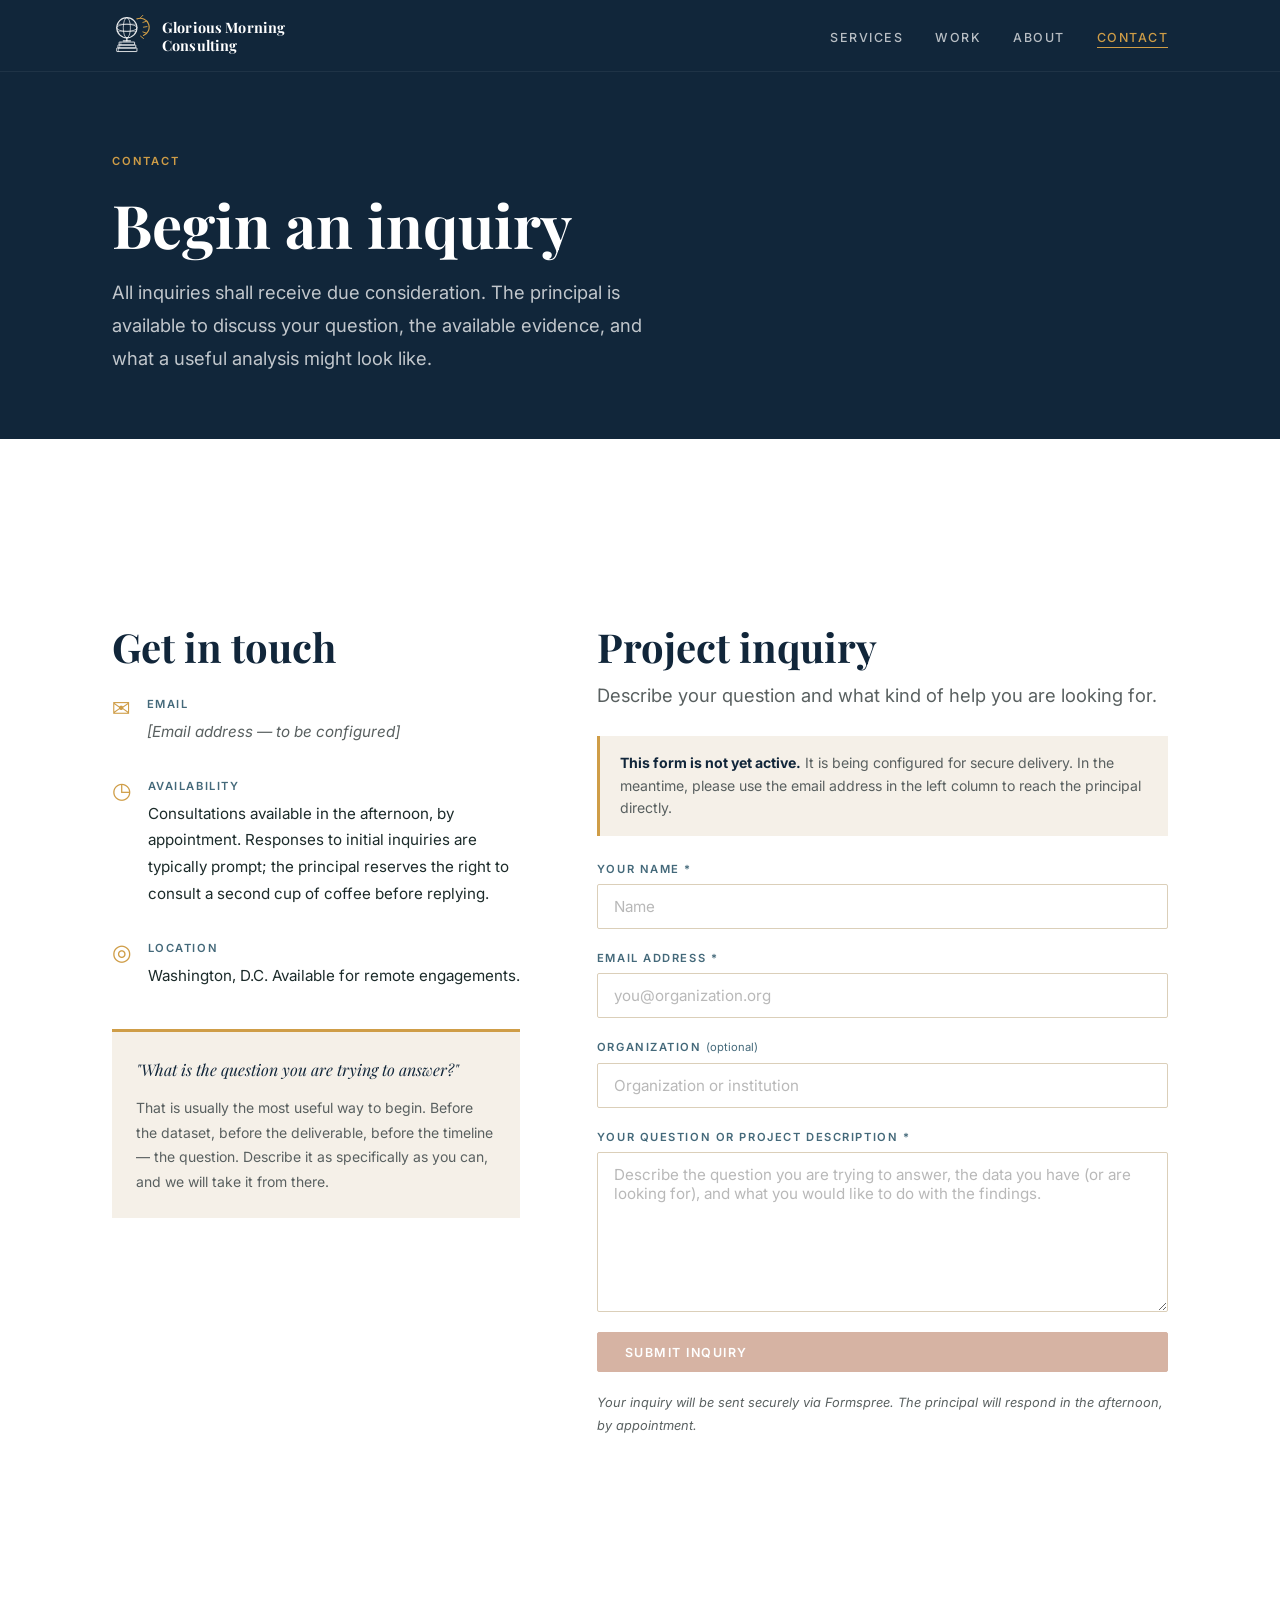
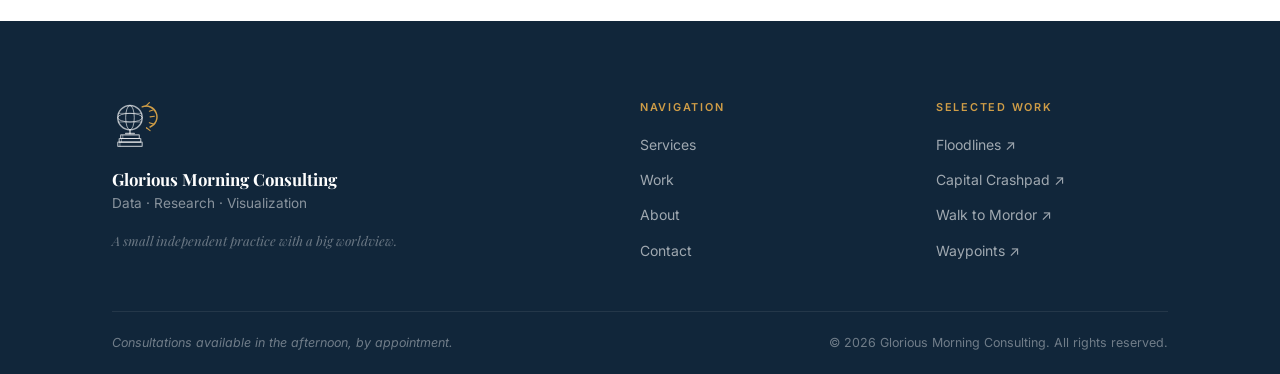
==== contact.html @ 9e8c0644 "Build Glorious Morning Consulting MVP website Five-page static site for the consulting practice: - i" ====
<!DOCTYPE html>
<html lang="en">
<head>
  <meta charset="UTF-8">
  <meta name="viewport" content="width=device-width, initial-scale=1.0">
  <title>Contact — Glorious Morning Consulting</title>
  <meta name="description" content="Begin an inquiry with Glorious Morning Consulting. All inquiries shall receive due consideration. Consultations available in the afternoon, by appointment.">
  <meta property="og:title" content="Contact — Glorious Morning Consulting">
  <meta property="og:description" content="Begin an inquiry. The principal is available to discuss your question, the available evidence, and what a useful analysis might look like.">
  <meta property="og:type" content="website">
  <link rel="icon" type="image/svg+xml" href="assets/images/emblem.svg">
  <link rel="preconnect" href="https://fonts.googleapis.com">
  <link rel="preconnect" href="https://fonts.gstatic.com" crossorigin>
  <link href="https://fonts.googleapis.com/css2?family=Playfair+Display:ital,wght@0,400;0,700;0,900;1,400;1,700&family=Inter:wght@400;500;600&display=swap" rel="stylesheet">
  <link rel="stylesheet" href="css/style.css">
</head>
<body>

  <a class="skip-link" href="#main">Skip to main content</a>

  <nav class="site-nav" aria-label="Main navigation">
    <div class="container">
      <a class="nav-brand" href="index.html" aria-label="Glorious Morning Consulting — Home">
        <svg xmlns="http://www.w3.org/2000/svg" viewBox="0 0 64 72" fill="none" aria-hidden="true">
          <g stroke="#cf9d47" stroke-linecap="round"><line x1="47" y1="7" x2="52" y2="2" stroke-width="1.6"/><line x1="52" y1="14" x2="58" y2="12" stroke-width="1.6"/><line x1="53" y1="22" x2="59" y2="21" stroke-width="1.6"/><line x1="52" y1="30" x2="58" y2="32" stroke-width="1.6"/><line x1="48" y1="37" x2="53" y2="41" stroke-width="1.6"/><path d="M 42 8 A 15 15 0 0 1 53 36" stroke-width="2" fill="none"/></g>
          <circle cx="25" cy="23" r="17" stroke="currentColor" stroke-width="2"/>
          <ellipse cx="25" cy="23" rx="17" ry="6" stroke="currentColor" stroke-width="1.3"/>
          <ellipse cx="25" cy="23" rx="6" ry="17" stroke="currentColor" stroke-width="1.3"/>
          <line x1="8.5" y1="17" x2="41.5" y2="17" stroke="currentColor" stroke-width="0.9"/>
          <line x1="8" y1="29" x2="42" y2="29" stroke="currentColor" stroke-width="0.9"/>
          <line x1="25" y1="40" x2="25" y2="45" stroke="currentColor" stroke-width="2.2" stroke-linecap="round"/>
          <line x1="19" y1="45" x2="31" y2="45" stroke="currentColor" stroke-width="2" stroke-linecap="round"/>
          <rect x="12" y="47" width="26" height="5" rx="0.5" stroke="currentColor" stroke-width="1.6"/>
          <line x1="15" y1="47" x2="15" y2="52" stroke="currentColor" stroke-width="0.9"/>
          <rect x="10" y="52" width="30" height="5" rx="0.5" stroke="currentColor" stroke-width="1.6"/>
          <line x1="13" y1="52" x2="13" y2="57" stroke="currentColor" stroke-width="0.9"/>
          <rect x="8" y="57" width="34" height="6" rx="0.5" stroke="currentColor" stroke-width="1.6"/>
          <line x1="11" y1="57" x2="11" y2="63" stroke="currentColor" stroke-width="0.9"/>
        </svg>
        <span class="nav-wordmark">Glorious Morning<br>Consulting</span>
      </a>
      <button class="nav-toggle" aria-expanded="false" aria-controls="nav-links" aria-label="Toggle navigation">☰</button>
      <ul class="nav-links" id="nav-links" role="list">
        <li><a href="services.html">Services</a></li>
        <li><a href="work.html">Work</a></li>
        <li><a href="about.html">About</a></li>
        <li><a href="contact.html">Contact</a></li>
      </ul>
    </div>
  </nav>

  <main id="main">

    <!-- ── PAGE HERO ── -->
    <header class="page-hero">
      <div class="container">
        <span class="label">Contact</span>
        <h1>Begin an inquiry</h1>
        <p class="lead">All inquiries shall receive due consideration. The principal is available to discuss your question, the available evidence, and what a useful analysis might look like.</p>
      </div>
    </header>

    <!-- ── CONTACT GRID ── -->
    <section class="section">
      <div class="container">
        <div class="contact-grid">

          <!-- Left column: info -->
          <div class="contact-info">
            <h2 style="margin-bottom: 1.5rem;">Get in touch</h2>

            <div class="contact-detail">
              <span class="contact-detail-icon" aria-hidden="true">✉</span>
              <div class="contact-detail-text">
                <span class="contact-detail-label">Email</span>
                <!--
                  PLACEHOLDER: Replace the text below with your actual email address once configured.
                  Consider using a masked address (e.g., via SimpleLogin or a custom alias).
                  Example: <a href="mailto:hello@gloriousmorning.consulting">hello@gloriousmorning.consulting</a>
                -->
                <p><em style="color: var(--muted);">[Email address — to be configured]</em></p>
              </div>
            </div>

            <div class="contact-detail">
              <span class="contact-detail-icon" aria-hidden="true">◷</span>
              <div class="contact-detail-text">
                <span class="contact-detail-label">Availability</span>
                <p>Consultations available in the afternoon, by appointment. Responses to initial inquiries are typically prompt; the principal reserves the right to consult a second cup of coffee before replying.</p>
              </div>
            </div>

            <div class="contact-detail">
              <span class="contact-detail-icon" aria-hidden="true">◎</span>
              <div class="contact-detail-text">
                <span class="contact-detail-label">Location</span>
                <p>Washington, D.C. Available for remote engagements.</p>
              </div>
            </div>

            <div style="margin-top: 2.5rem; padding: 1.5rem; background: var(--parchment); border-top: 3px solid var(--gold);">
              <p style="font-family: var(--ff-display); font-style: italic; font-size: 1rem; color: var(--navy); margin-bottom: 0.75rem;">"What is the question you are trying to answer?"</p>
              <p style="font-size: 0.875rem; color: var(--muted);">That is usually the most useful way to begin. Before the dataset, before the deliverable, before the timeline — the question. Describe it as specifically as you can, and we will take it from there.</p>
            </div>
          </div>

          <!-- Right column: form -->
          <div class="form-panel">
            <h2 style="margin-bottom: 0.5rem;">Project inquiry</h2>
            <p class="lead" style="margin-bottom: 1.5rem;">Describe your question and what kind of help you are looking for.</p>

            <!--
              FORM ACTIVATION INSTRUCTIONS
              ─────────────────────────────
              This form is pre-built for Formspree. To activate it:

              1. Create a free Formspree account at https://formspree.io
              2. Create a new form and copy the endpoint ID (e.g. "xwpezyqg")
              3. Replace "YOUR_FORM_ID" in the action attribute below with your actual ID
              4. Replace the email placeholder in the left column with your actual email address
              5. Remove the <div class="form-notice"> block below
              6. Remove the `disabled` attribute from the submit button
              7. Optionally: add a thank-you page URL with a hidden input:
                 <input type="hidden" name="_next" value="https://your-domain.com/thank-you.html">

              The honeypot field (_gotcha) is already included for spam protection.
              Do not publish this form until step 3 is complete.
            -->

            <div class="form-notice" role="status">
              <strong>This form is not yet active.</strong> It is being configured for secure delivery. In the meantime, please use the email address in the left column to reach the principal directly.
            </div>

            <form
              action="https://formspree.io/f/YOUR_FORM_ID"
              method="POST"
              id="contactForm"
              novalidate
            >
              <div class="inquiry-form">

                <div class="form-group">
                  <label for="name">Your name <span aria-hidden="true">*</span></label>
                  <input
                    type="text"
                    id="name"
                    name="name"
                    placeholder="Name"
                    required
                    autocomplete="name"
                  >
                </div>

                <div class="form-group">
                  <label for="email">Email address <span aria-hidden="true">*</span></label>
                  <input
                    type="email"
                    id="email"
                    name="email"
                    placeholder="you@organization.org"
                    required
                    autocomplete="email"
                  >
                </div>

                <div class="form-group">
                  <label for="organization">Organization <span style="font-weight: 400; text-transform: none; letter-spacing: 0;">(optional)</span></label>
                  <input
                    type="text"
                    id="organization"
                    name="organization"
                    placeholder="Organization or institution"
                    autocomplete="organization"
                  >
                </div>

                <div class="form-group">
                  <label for="message">Your question or project description <span aria-hidden="true">*</span></label>
                  <textarea
                    id="message"
                    name="message"
                    placeholder="Describe the question you are trying to answer, the data you have (or are looking for), and what you would like to do with the findings."
                    required
                  ></textarea>
                </div>

                <!-- Honeypot for spam filtering — must remain hidden -->
                <div class="form-honeypot" aria-hidden="true">
                  <input type="text" name="_gotcha" tabindex="-1" autocomplete="off">
                </div>

                <button type="submit" class="btn btn-primary" id="submitButton" disabled>
                  Submit Inquiry
                </button>

                <p style="font-size: 0.8rem; color: var(--muted); font-style: italic;">
                  Your inquiry will be sent securely via Formspree. The principal will respond in the afternoon, by appointment.
                </p>

              </div>
            </form>
          </div>

        </div>
      </div>
    </section>

  </main>

  <footer class="site-footer" aria-label="Site footer">
    <div class="container">
      <div class="footer-top">
        <div class="footer-brand">
          <svg xmlns="http://www.w3.org/2000/svg" viewBox="0 0 64 72" fill="none" aria-hidden="true">
            <g stroke="#cf9d47" stroke-linecap="round"><line x1="47" y1="7" x2="52" y2="2" stroke-width="1.6"/><line x1="52" y1="14" x2="58" y2="12" stroke-width="1.6"/><line x1="53" y1="22" x2="59" y2="21" stroke-width="1.6"/><line x1="52" y1="30" x2="58" y2="32" stroke-width="1.6"/><line x1="48" y1="37" x2="53" y2="41" stroke-width="1.6"/><path d="M 42 8 A 15 15 0 0 1 53 36" stroke-width="2" fill="none"/></g>
            <circle cx="25" cy="23" r="17" stroke="currentColor" stroke-width="2"/>
            <ellipse cx="25" cy="23" rx="17" ry="6" stroke="currentColor" stroke-width="1.3"/>
            <ellipse cx="25" cy="23" rx="6" ry="17" stroke="currentColor" stroke-width="1.3"/>
            <line x1="8.5" y1="17" x2="41.5" y2="17" stroke="currentColor" stroke-width="0.9"/>
            <line x1="8" y1="29" x2="42" y2="29" stroke="currentColor" stroke-width="0.9"/>
            <line x1="25" y1="40" x2="25" y2="45" stroke="currentColor" stroke-width="2.2" stroke-linecap="round"/>
            <line x1="19" y1="45" x2="31" y2="45" stroke="currentColor" stroke-width="2" stroke-linecap="round"/>
            <rect x="12" y="47" width="26" height="5" rx="0.5" stroke="currentColor" stroke-width="1.6"/>
            <line x1="15" y1="47" x2="15" y2="52" stroke="currentColor" stroke-width="0.9"/>
            <rect x="10" y="52" width="30" height="5" rx="0.5" stroke="currentColor" stroke-width="1.6"/>
            <line x1="13" y1="52" x2="13" y2="57" stroke="currentColor" stroke-width="0.9"/>
            <rect x="8" y="57" width="34" height="6" rx="0.5" stroke="currentColor" stroke-width="1.6"/>
            <line x1="11" y1="57" x2="11" y2="63" stroke="currentColor" stroke-width="0.9"/>
          </svg>
          <h3>Glorious Morning Consulting</h3>
          <p>Data · Research · Visualization</p>
          <p class="tagline">A small independent practice with a big worldview.</p>
        </div>
        <nav class="footer-col" aria-label="Footer navigation">
          <h4>Navigation</h4>
          <ul role="list">
            <li><a href="services.html">Services</a></li>
            <li><a href="work.html">Work</a></li>
            <li><a href="about.html">About</a></li>
            <li><a href="contact.html">Contact</a></li>
          </ul>
        </nav>
        <nav class="footer-col" aria-label="Selected work">
          <h4>Selected Work</h4>
          <ul role="list">
            <li><a href="https://johbry17.github.io/Floodlines/" target="_blank" rel="noopener noreferrer">Floodlines ↗</a></li>
            <li><a href="https://johbry17.github.io/Capital-Crashpad/" target="_blank" rel="noopener noreferrer">Capital Crashpad ↗</a></li>
            <li><a href="https://johbry17.github.io/Walk-to-Mordor/static/" target="_blank" rel="noopener noreferrer">Walk to Mordor ↗</a></li>
            <li><a href="https://johbry17.github.io/Waypoints/" target="_blank" rel="noopener noreferrer">Waypoints ↗</a></li>
          </ul>
        </nav>
      </div>
      <div class="footer-bottom">
        <span class="quirk">Consultations available in the afternoon, by appointment.</span>
        <span>© 2026 Glorious Morning Consulting. All rights reserved.</span>
      </div>
    </div>
  </footer>

  <script src="js/main.js"></script>
</body>
</html>
---- css/style.css ----
/* ============================================================
   GLORIOUS MORNING CONSULTING — Main Stylesheet
   ============================================================ */

/* --- Design Tokens ---------------------------------------- */
:root {
  --navy:        #11263a;
  --teal:        #44697a;
  --sage:        #5c6e43;
  --gold:        #cf9d47;
  --terracotta:  #a55935;
  --cream:       #dbcfb9;
  --parchment:   #f5f0e8;
  --white:       #ffffff;
  --text:        #1c2b2a;
  --muted:       #596060;

  --ff-display:  'Playfair Display', Georgia, 'Times New Roman', serif;
  --ff-body:     'Inter', system-ui, -apple-system, sans-serif;

  --max-w:  1120px;
  --gap:    clamp(1.5rem, 4vw, 2.5rem);
  --nav-h:  72px;
  --radius: 2px;
}

/* --- Reset ------------------------------------------------- */
*, *::before, *::after { box-sizing: border-box; margin: 0; padding: 0; }
html { scroll-behavior: smooth; -webkit-text-size-adjust: 100%; }
body {
  font-family: var(--ff-body);
  font-size: 1rem;
  line-height: 1.75;
  color: var(--text);
  background: var(--white);
}
img, svg { max-width: 100%; height: auto; display: block; }
a {
  color: var(--teal);
  text-decoration: underline;
  text-underline-offset: 3px;
}
a:hover { color: var(--navy); }
a:focus-visible {
  outline: 2px solid var(--gold);
  outline-offset: 3px;
  border-radius: 2px;
}
p { margin-bottom: 1em; }
p:last-child { margin-bottom: 0; }
ul, ol { padding-left: 1.5em; }
ul[role="list"], ol[role="list"] { list-style: none; padding-left: 0; }

/* --- Skip Link -------------------------------------------- */
.skip-link {
  position: absolute;
  top: -100%;
  left: 1rem;
  z-index: 200;
  background: var(--gold);
  color: var(--navy);
  font-weight: 600;
  font-size: 0.875rem;
  padding: 0.5rem 1rem;
  text-decoration: none;
  border-radius: var(--radius);
  transition: top 0.15s;
}
.skip-link:focus { top: 1rem; }

/* --- Typography ------------------------------------------- */
h1, h2, h3, h4, h5 {
  font-family: var(--ff-display);
  line-height: 1.2;
  color: var(--navy);
  font-weight: 700;
}
h1 { font-size: clamp(2.2rem, 5vw, 3.75rem); }
h2 { font-size: clamp(1.65rem, 3.5vw, 2.5rem); }
h3 { font-size: clamp(1.2rem, 2.5vw, 1.65rem); }
h4 { font-size: 1.05rem; }

.label {
  display: block;
  font-family: var(--ff-body);
  font-size: 0.7rem;
  font-weight: 600;
  letter-spacing: 0.16em;
  text-transform: uppercase;
  color: var(--teal);
}
.lead {
  font-size: clamp(1rem, 2vw, 1.15rem);
  line-height: 1.8;
  color: var(--muted);
}
blockquote {
  font-family: var(--ff-display);
  font-size: clamp(1.1rem, 2.5vw, 1.35rem);
  font-style: italic;
  line-height: 1.6;
}

/* --- Layout ----------------------------------------------- */
.container {
  max-width: var(--max-w);
  margin: 0 auto;
  padding: 0 clamp(1rem, 5vw, 2rem);
}
.section        { padding: clamp(3.5rem, 9vw, 6.5rem) 0; }
.section--sm    { padding: clamp(2rem, 5vw, 3.5rem) 0; }
.section--dark      { background: var(--navy); }
.section--parchment { background: var(--parchment); }
.section--cream     { background: var(--cream); }

.section--dark h2,
.section--dark h3,
.section--dark h4    { color: var(--white); }
.section--dark .label { color: var(--gold); }
.section--dark p      { color: rgba(255,255,255,0.78); }

.grid-2 { display: grid; grid-template-columns: repeat(2, 1fr); gap: var(--gap); }
.grid-3 { display: grid; grid-template-columns: repeat(3, 1fr); gap: var(--gap); }

@media (max-width: 900px) { .grid-3 { grid-template-columns: 1fr 1fr; } }
@media (max-width: 640px) { .grid-2, .grid-3 { grid-template-columns: 1fr; } }

.split {
  display: grid;
  grid-template-columns: 1fr 1fr;
  gap: clamp(2rem, 6vw, 5rem);
  align-items: start;
}
.split--center { align-items: center; }
@media (max-width: 768px) { .split { grid-template-columns: 1fr; } }

/* --- Navigation ------------------------------------------- */
.site-nav {
  position: sticky;
  top: 0;
  z-index: 100;
  height: var(--nav-h);
  background: var(--navy);
  border-bottom: 1px solid rgba(255,255,255,0.06);
}
.site-nav .container {
  height: 100%;
  display: flex;
  align-items: center;
  justify-content: space-between;
}
.nav-brand {
  display: flex;
  align-items: center;
  gap: 0.75rem;
  text-decoration: none;
  flex-shrink: 0;
}
.nav-brand svg {
  width: 38px;
  height: 43px;
  color: rgba(255,255,255,0.88);
  flex-shrink: 0;
}
.nav-wordmark {
  font-family: var(--ff-display);
  font-size: 0.9rem;
  font-weight: 700;
  line-height: 1.25;
  color: var(--white);
  letter-spacing: 0.01em;
}
.nav-links {
  display: flex;
  list-style: none;
  gap: 2rem;
  align-items: center;
}
.nav-links a {
  font-size: 0.78rem;
  font-weight: 500;
  letter-spacing: 0.12em;
  text-transform: uppercase;
  color: rgba(255,255,255,0.7);
  text-decoration: none;
  padding-bottom: 2px;
  border-bottom: 1.5px solid transparent;
  transition: color 0.15s, border-color 0.15s;
}
.nav-links a:hover                    { color: var(--white); border-bottom-color: var(--gold); }
.nav-links a.active,
.nav-links a[aria-current="page"]     { color: var(--gold); border-bottom-color: var(--gold); }
.nav-links a:focus-visible            { outline: 2px solid var(--gold); outline-offset: 4px; }

.nav-toggle {
  display: none;
  background: none;
  border: 1px solid rgba(255,255,255,0.25);
  color: var(--white);
  padding: 0.35rem 0.65rem;
  cursor: pointer;
  font-size: 1.1rem;
  line-height: 1;
  border-radius: var(--radius);
}
.nav-toggle:hover { border-color: var(--gold); color: var(--gold); }
.nav-toggle:focus-visible { outline: 2px solid var(--gold); outline-offset: 3px; }

@media (max-width: 768px) {
  .nav-toggle { display: flex; align-items: center; justify-content: center; }
  .nav-links {
    display: none;
    position: absolute;
    top: var(--nav-h);
    left: 0; right: 0;
    background: var(--navy);
    flex-direction: column;
    gap: 0;
    padding: 0.5rem 0 1rem;
    border-top: 1px solid rgba(255,255,255,0.07);
    box-shadow: 0 6px 20px rgba(0,0,0,0.35);
  }
  .nav-links.open { display: flex; }
  .nav-links li { width: 100%; }
  .nav-links a {
    display: block;
    padding: 0.8rem 1.5rem;
    font-size: 0.875rem;
    border-bottom: none;
  }
  .nav-links a:hover, .nav-links a.active {
    background: rgba(255,255,255,0.05);
    color: var(--gold);
    border-bottom: none;
  }
}

/* --- Buttons ---------------------------------------------- */
.btn {
  display: inline-flex;
  align-items: center;
  gap: 0.5rem;
  padding: 0.72rem 1.7rem;
  font-family: var(--ff-body);
  font-size: 0.78rem;
  font-weight: 600;
  letter-spacing: 0.12em;
  text-transform: uppercase;
  text-decoration: none;
  cursor: pointer;
  border: 1.5px solid transparent;
  border-radius: var(--radius);
  transition: background 0.15s, color 0.15s, border-color 0.15s;
  white-space: nowrap;
}
.btn:focus-visible { outline: 2px solid var(--gold); outline-offset: 3px; }
.btn:disabled, .btn[disabled] { opacity: 0.45; cursor: not-allowed; pointer-events: none; }

.btn-primary   { background: var(--terracotta); color: var(--white); border-color: var(--terracotta); }
.btn-primary:hover { background: #8d4b2f; border-color: #8d4b2f; color: var(--white); }

.btn-outline   { background: transparent; color: var(--navy); border-color: var(--navy); }
.btn-outline:hover { background: var(--navy); color: var(--white); }

.btn-outline-light { background: transparent; color: var(--white); border-color: rgba(255,255,255,0.45); }
.btn-outline-light:hover { background: rgba(255,255,255,0.1); border-color: var(--white); color: var(--white); }

/* --- Hero -------------------------------------------------- */
.hero {
  background: var(--navy);
  padding: clamp(4rem, 10vw, 8rem) 0 clamp(3.5rem, 8vw, 6rem);
  position: relative;
  overflow: hidden;
}
.hero::before {
  content: '';
  position: absolute;
  inset: 0;
  background:
    radial-gradient(ellipse 60% 80% at 75% 40%, rgba(207,157,71,0.07) 0%, transparent 60%),
    radial-gradient(ellipse 50% 60% at 15% 70%, rgba(68,105,122,0.1) 0%, transparent 50%);
  pointer-events: none;
}
.hero .container {
  position: relative;
  display: grid;
  grid-template-columns: 1fr 1fr;
  gap: clamp(2rem, 6vw, 5rem);
  align-items: center;
}
.hero-copy .label    { color: var(--gold); margin-bottom: 1.25rem; }
.hero-copy h1        { color: var(--white); margin-bottom: 1.5rem; }
.hero-copy .lead     { color: rgba(255,255,255,0.78); max-width: 500px; margin-bottom: 2.5rem; }
.hero-actions        { display: flex; gap: 1rem; flex-wrap: wrap; }

.hero-emblem-frame   { display: flex; justify-content: center; align-items: center; }
.hero-medallion {
  width: min(370px, 90%);
  aspect-ratio: 1;
  border-radius: 50%;
  background: var(--parchment);
  display: flex;
  align-items: center;
  justify-content: center;
  padding: 2.5rem;
  box-shadow:
    0 0 0 3px rgba(207,157,71,0.3),
    0 0 0 8px rgba(207,157,71,0.07),
    0 16px 70px rgba(0,0,0,0.5);
}
.hero-medallion img { width: 100%; height: 100%; object-fit: contain; }

@media (max-width: 840px) {
  .hero .container     { grid-template-columns: 1fr; text-align: center; }
  .hero-copy .lead     { margin-left: auto; margin-right: auto; }
  .hero-actions        { justify-content: center; }
  .hero-emblem-frame   { order: -1; }
  .hero-medallion      { width: 180px; padding: 1.5rem; }
}

/* --- Page Hero (inner pages) ------------------------------- */
.page-hero {
  background: var(--navy);
  padding: clamp(3rem, 7vw, 5rem) 0 clamp(2.5rem, 6vw, 4rem);
}
.page-hero .label { color: var(--gold); margin-bottom: 1rem; }
.page-hero h1     { color: var(--white); max-width: 680px; margin-bottom: 1rem; }
.page-hero .lead  { color: rgba(255,255,255,0.74); max-width: 560px; }

/* --- Intro Band ------------------------------------------- */
.intro-band {
  background: var(--parchment);
  border-bottom: 1px solid var(--cream);
  padding: 1.75rem 0;
}
.intro-band p {
  font-family: var(--ff-display);
  font-size: clamp(1rem, 2vw, 1.2rem);
  font-style: italic;
  color: var(--navy);
  text-align: center;
  max-width: 680px;
  margin: 0 auto;
}

/* --- Section Headers -------------------------------------- */
.section-head             { margin-bottom: clamp(2rem, 5vw, 3.5rem); }
.section-head .label      { margin-bottom: 0.75rem; }
.section-head h2          { margin-bottom: 0.75rem; }
.section-head .lead       { max-width: 560px; }
.section-head--center     { text-align: center; }
.section-head--center .lead { margin-left: auto; margin-right: auto; }

/* --- Service Cards (home) ---------------------------------- */
.service-card {
  background: var(--white);
  border: 1px solid rgba(0,0,0,0.07);
  border-top: 3px solid var(--gold);
  padding: 2rem;
  display: flex;
  flex-direction: column;
  gap: 0.75rem;
}
.service-card-num {
  font-family: var(--ff-display);
  font-size: 2.2rem;
  font-weight: 900;
  color: var(--gold);
  opacity: 0.35;
  line-height: 1;
}
.service-card h3 { margin: 0; }
.service-card p  { color: var(--muted); font-size: 0.95rem; flex: 1; margin: 0; }
.more-link {
  font-size: 0.75rem;
  font-weight: 600;
  letter-spacing: 0.1em;
  text-transform: uppercase;
  color: var(--teal);
  text-decoration: none;
  display: inline-flex;
  align-items: center;
  gap: 0.3rem;
  margin-top: 0.25rem;
}
.more-link::after { content: ' →'; }
.more-link:hover  { color: var(--navy); }

/* --- Project Cards ---------------------------------------- */
.project-card {
  background: var(--white);
  border: 1px solid rgba(0,0,0,0.08);
  display: flex;
  flex-direction: column;
  transition: box-shadow 0.2s, transform 0.2s;
}
.project-card:hover {
  box-shadow: 0 8px 32px rgba(0,0,0,0.1);
  transform: translateY(-2px);
}
.project-card-body {
  padding: 1.75rem;
  flex: 1;
  display: flex;
  flex-direction: column;
  gap: 0.6rem;
}
.project-card h3 { font-size: 1.35rem; margin: 0; }
.project-card .project-sub {
  font-style: italic;
  font-size: 0.88rem;
  color: var(--muted);
  font-family: var(--ff-display);
  margin: 0;
}
.project-card > .project-card-body p {
  font-size: 0.93rem;
  color: var(--muted);
  margin: 0;
  flex: 1;
}
.project-tags {
  display: flex;
  flex-wrap: wrap;
  gap: 0.35rem;
  margin-top: 0.25rem;
}
.tag {
  font-size: 0.66rem;
  font-weight: 600;
  letter-spacing: 0.08em;
  text-transform: uppercase;
  padding: 0.2rem 0.6rem;
  border-radius: 2px;
}
.tag--geo    { background: rgba(92,110,67,0.12);  color: var(--sage); }
.tag--data   { background: rgba(68,105,122,0.12); color: var(--teal); }
.tag--story  { background: rgba(207,157,71,0.18); color: #7a5e18; }
.tag--policy { background: rgba(17,38,58,0.07);   color: var(--navy); }

.project-card-footer {
  padding: 1rem 1.75rem;
  border-top: 1px solid rgba(0,0,0,0.06);
  background: var(--parchment);
  display: flex;
  gap: 1.5rem;
  align-items: center;
  flex-wrap: wrap;
}
.project-card-footer a {
  font-size: 0.75rem;
  font-weight: 600;
  letter-spacing: 0.08em;
  text-transform: uppercase;
  color: var(--teal);
  text-decoration: none;
}
.project-card-footer a:hover { color: var(--navy); text-decoration: underline; }
.project-note {
  font-size: 0.75rem;
  color: var(--muted);
  font-style: italic;
}

/* --- Services Page ---------------------------------------- */
.service-blocks { padding: clamp(2rem, 5vw, 4rem) 0; }
.service-block {
  padding: clamp(2.5rem, 6vw, 4.5rem) 0;
  border-bottom: 1px solid var(--cream);
}
.service-block:last-child { border-bottom: none; }
.service-block-inner {
  display: grid;
  grid-template-columns: 260px 1fr;
  gap: clamp(2rem, 6vw, 4.5rem);
  align-items: start;
}
.service-block-meta {
  position: sticky;
  top: calc(var(--nav-h) + 2rem);
}
.service-num {
  font-family: var(--ff-display);
  font-size: 4rem;
  font-weight: 900;
  color: var(--gold);
  opacity: 0.22;
  line-height: 1;
  margin-bottom: 0.25rem;
}
.service-block-meta h2 { font-size: clamp(1.4rem, 3vw, 1.9rem); margin-bottom: 0.5rem; }
.service-block-body h3 { margin-bottom: 0.75rem; }
.service-block-body p  { margin-bottom: 1.25em; }
.service-block-body p:last-child { margin-bottom: 0; }

.deliverables-list { margin-top: 2rem; padding-top: 1.5rem; border-top: 1px solid var(--cream); }
.deliverables-list h4 {
  font-family: var(--ff-body);
  font-size: 0.7rem;
  font-weight: 600;
  letter-spacing: 0.14em;
  text-transform: uppercase;
  color: var(--teal);
  margin-bottom: 0.75rem;
}
.deliverables-list ul {
  list-style: none;
  padding-left: 0;
  display: flex;
  flex-wrap: wrap;
  gap: 0.4rem;
}
.deliverables-list li {
  font-size: 0.82rem;
  padding: 0.25rem 0.7rem;
  background: var(--parchment);
  border: 1px solid var(--cream);
  border-radius: var(--radius);
  color: var(--text);
}

@media (max-width: 800px) {
  .service-block-inner  { grid-template-columns: 1fr; }
  .service-block-meta   { position: static; }
  .service-num          { font-size: 2.5rem; }
}

/* Pricing block */
.pricing-note {
  background: var(--navy);
  color: rgba(255,255,255,0.8);
  padding: clamp(2rem, 5vw, 3rem);
  border-left: 4px solid var(--gold);
}
.pricing-note h3   { color: var(--white); margin-bottom: 1rem; font-size: 1.4rem; }
.pricing-note p    { color: rgba(255,255,255,0.78); }
.pricing-note .btn { margin-top: 1.5rem; }

/* --- About Page ------------------------------------------- */
.about-intro {
  display: grid;
  grid-template-columns: 1fr 300px;
  gap: clamp(2rem, 6vw, 5rem);
  align-items: start;
  padding: clamp(3rem, 7vw, 5rem) 0;
}
.about-emblem { text-align: center; }
.about-emblem img {
  max-width: 260px;
  margin: 0 auto 1rem;
  filter: drop-shadow(0 6px 24px rgba(17,38,58,0.14));
}
.about-emblem-caption {
  font-family: var(--ff-display);
  font-size: 0.85rem;
  font-style: italic;
  color: var(--muted);
}
@media (max-width: 768px) {
  .about-intro { grid-template-columns: 1fr; }
  .about-emblem { order: -1; }
  .about-emblem img { max-width: 200px; }
}

.about-text h2        { margin-bottom: 1rem; }
.about-text h3        { margin: 2rem 0 0.75rem; color: var(--teal); font-size: 1.1rem; font-family: var(--ff-body); font-weight: 600; letter-spacing: 0.04em; }
.about-text p         { margin-bottom: 1.25em; }

.skills-grid {
  display: grid;
  grid-template-columns: repeat(3, 1fr);
  gap: 1.5rem;
  margin-top: 1.5rem;
}
.skill-group h4 {
  font-family: var(--ff-body);
  font-size: 0.7rem;
  font-weight: 600;
  letter-spacing: 0.14em;
  text-transform: uppercase;
  color: var(--teal);
  margin-bottom: 0.6rem;
  padding-bottom: 0.4rem;
  border-bottom: 1px solid var(--cream);
}
.skill-group ul { list-style: none; padding-left: 0; font-size: 0.9rem; color: var(--muted); line-height: 2; }
@media (max-width: 640px) { .skills-grid { grid-template-columns: 1fr 1fr; } }

/* --- Contact Page ----------------------------------------- */
.contact-grid {
  display: grid;
  grid-template-columns: 5fr 7fr;
  gap: clamp(2rem, 6vw, 5rem);
  align-items: start;
  padding: clamp(3rem, 7vw, 5rem) 0;
}
@media (max-width: 768px) { .contact-grid { grid-template-columns: 1fr; } }

.contact-detail {
  display: flex;
  gap: 1rem;
  margin-bottom: 2rem;
  align-items: flex-start;
}
.contact-detail-icon {
  font-size: 1.4rem;
  color: var(--gold);
  flex-shrink: 0;
  margin-top: 0.1rem;
  line-height: 1;
}
.contact-detail-label {
  display: block;
  font-size: 0.7rem;
  font-weight: 600;
  letter-spacing: 0.14em;
  text-transform: uppercase;
  color: var(--teal);
  margin-bottom: 0.25rem;
}
.contact-detail-text p { font-size: 0.95rem; margin: 0; }

.form-panel h2        { margin-bottom: 0.5rem; }
.form-panel p.lead    { margin-bottom: 2rem; }

.form-notice {
  padding: 1rem 1.25rem;
  background: var(--parchment);
  border-left: 3px solid var(--gold);
  font-size: 0.88rem;
  color: var(--muted);
  margin-bottom: 1.5rem;
  line-height: 1.6;
}
.form-notice strong { color: var(--navy); }

.inquiry-form     { display: flex; flex-direction: column; gap: 1.25rem; }
.form-group       { display: flex; flex-direction: column; gap: 0.3rem; }
.form-group label {
  font-size: 0.7rem;
  font-weight: 600;
  letter-spacing: 0.14em;
  text-transform: uppercase;
  color: var(--teal);
}
.form-group input,
.form-group textarea,
.form-group select {
  width: 100%;
  padding: 0.75rem 1rem;
  border: 1.5px solid var(--cream);
  border-radius: var(--radius);
  font-family: var(--ff-body);
  font-size: 0.95rem;
  color: var(--text);
  background: var(--white);
  transition: border-color 0.15s, box-shadow 0.15s;
}
.form-group input:focus,
.form-group textarea:focus,
.form-group select:focus {
  outline: none;
  border-color: var(--teal);
  box-shadow: 0 0 0 3px rgba(68,105,122,0.12);
}
.form-group input::placeholder,
.form-group textarea::placeholder { color: rgba(0,0,0,0.28); }
.form-group textarea { min-height: 160px; resize: vertical; }
.form-honeypot { display: none; }

/* --- Pull Quote ------------------------------------------- */
.pull-quote {
  padding: 1.75rem 2rem;
  border-left: 3px solid var(--gold);
  background: var(--parchment);
  margin: 2.5rem 0;
}
.pull-quote blockquote { color: var(--navy); }
.pull-quote cite {
  display: block;
  font-size: 0.75rem;
  color: var(--muted);
  font-style: normal;
  margin-top: 0.75rem;
  letter-spacing: 0.08em;
  text-transform: uppercase;
}

/* --- Ornamental Separator --------------------------------- */
.ornament {
  display: flex;
  align-items: center;
  gap: 1rem;
  color: var(--cream);
  margin: 3rem 0;
}
.ornament::before, .ornament::after { content: ''; flex: 1; height: 1px; background: currentColor; }
.ornament-mark { color: var(--gold); font-size: 0.9rem; flex-shrink: 0; }

/* --- Footer ----------------------------------------------- */
.site-footer {
  background: var(--navy);
  padding-top: clamp(3rem, 7vw, 5rem);
}
.footer-top {
  display: grid;
  grid-template-columns: 2fr 1fr 1fr;
  gap: clamp(2rem, 6vw, 4rem);
  padding-bottom: 2.5rem;
  border-bottom: 1px solid rgba(255,255,255,0.08);
}
@media (max-width: 768px) {
  .footer-top { grid-template-columns: 1fr 1fr; }
  .footer-brand { grid-column: 1 / -1; }
}
@media (max-width: 480px) {
  .footer-top { grid-template-columns: 1fr; }
}

.footer-brand svg {
  width: 46px;
  height: 52px;
  color: rgba(255,255,255,0.65);
  margin-bottom: 1rem;
}
.footer-brand h3 {
  font-family: var(--ff-display);
  font-size: 1.05rem;
  font-weight: 700;
  color: var(--white);
  margin-bottom: 0.2rem;
}
.footer-brand p { font-size: 0.85rem; color: rgba(255,255,255,0.5); }
.footer-brand .tagline {
  font-family: var(--ff-display);
  font-style: italic;
  font-size: 0.82rem;
  color: rgba(255,255,255,0.38);
  margin-top: 0.6rem;
}

.footer-col h4 {
  font-family: var(--ff-body);
  font-size: 0.68rem;
  font-weight: 600;
  letter-spacing: 0.16em;
  text-transform: uppercase;
  color: var(--gold);
  margin-bottom: 1rem;
}
.footer-col ul { list-style: none; padding-left: 0; }
.footer-col li { margin-bottom: 0.45rem; }
.footer-col a  { font-size: 0.875rem; color: rgba(255,255,255,0.6); text-decoration: none; }
.footer-col a:hover { color: var(--white); }

.footer-bottom {
  padding: 1.25rem 0;
  display: flex;
  justify-content: space-between;
  align-items: center;
  font-size: 0.78rem;
  color: rgba(255,255,255,0.4);
  gap: 1rem;
  flex-wrap: wrap;
}
.footer-bottom .quirk { font-style: italic; }
@media (max-width: 480px) {
  .footer-bottom { flex-direction: column; align-items: flex-start; gap: 0.4rem; }
}

/* --- Utility --------------------------------------------- */
.text-center { text-align: center; }
.text-right  { text-align: right; }
.mt-2 { margin-top: 1rem; }
.mt-3 { margin-top: 1.5rem; }
.mt-4 { margin-top: 2rem; }
.mt-6 { margin-top: 3rem; }
.mb-2 { margin-bottom: 1rem; }
.mb-4 { margin-bottom: 2rem; }
.sr-only {
  position: absolute;
  width: 1px; height: 1px;
  padding: 0; margin: -1px;
  overflow: hidden;
  clip: rect(0,0,0,0);
  white-space: nowrap;
  border: 0;
}
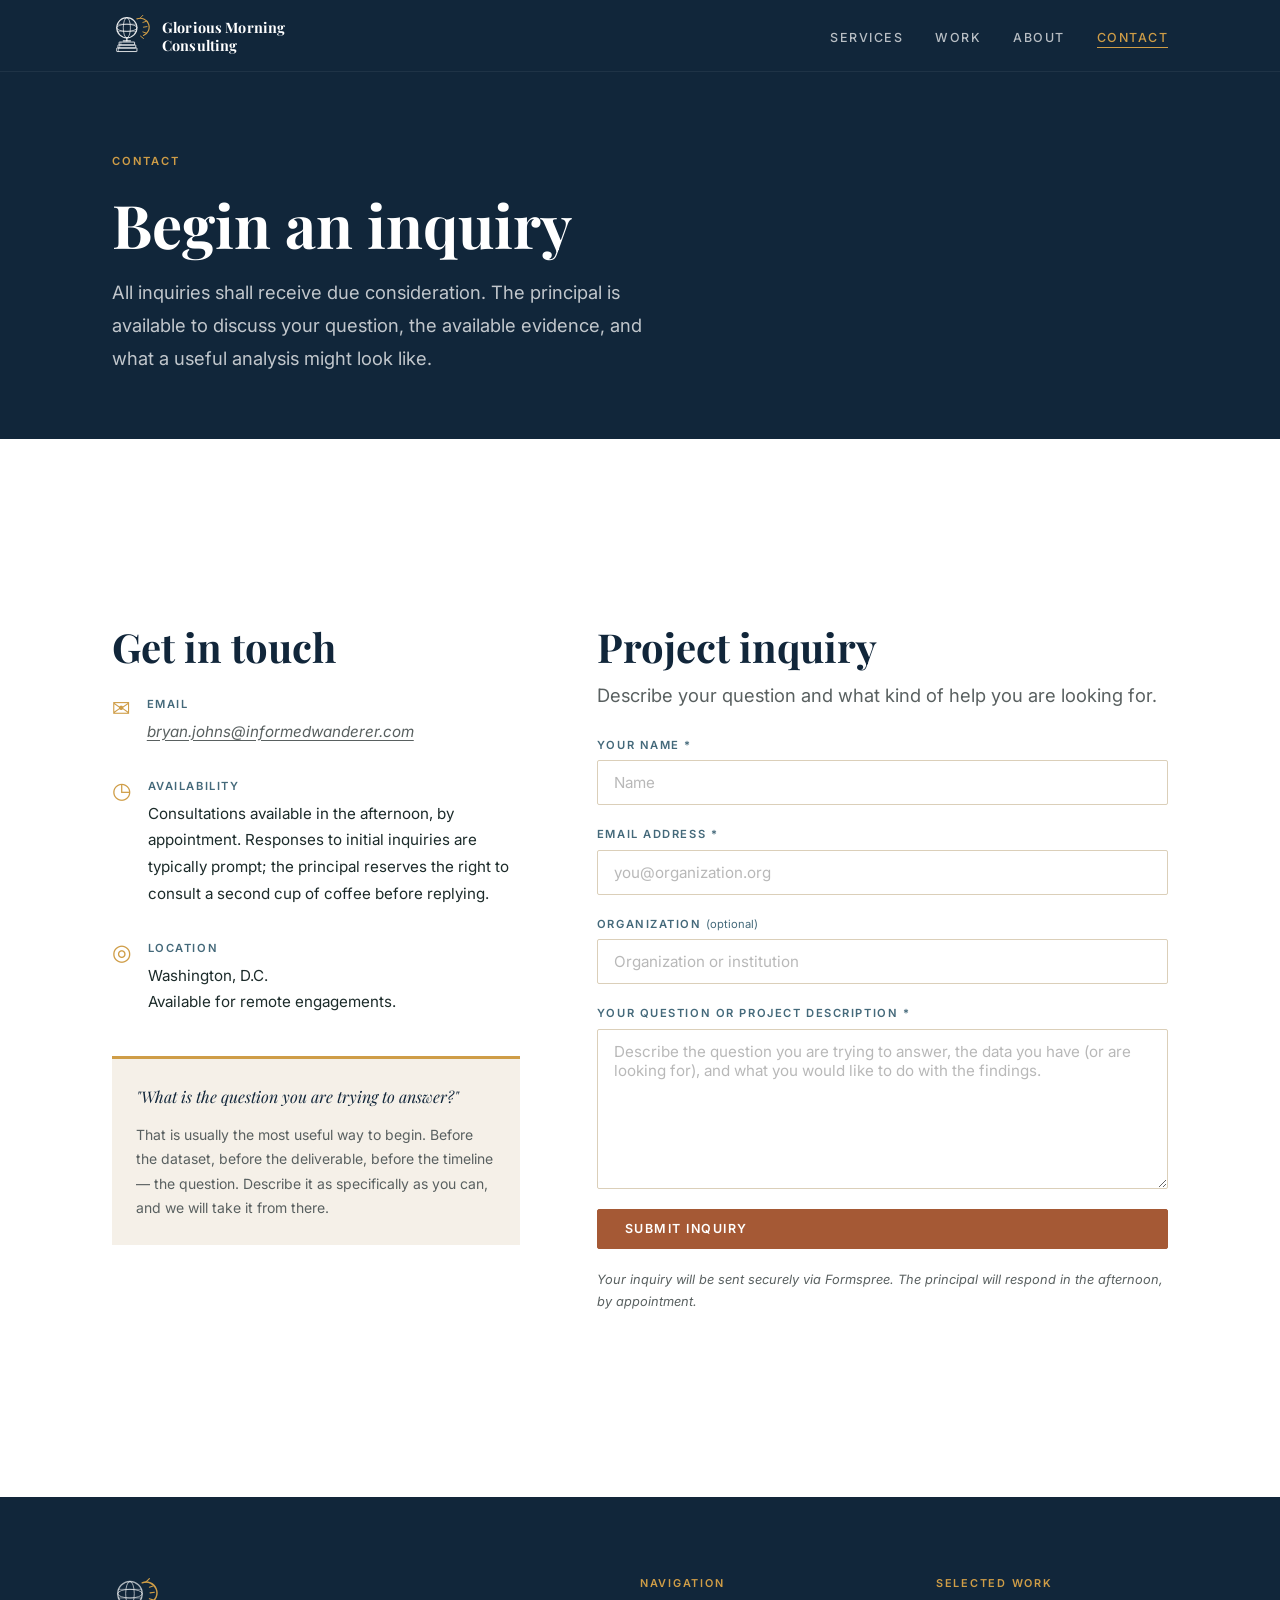
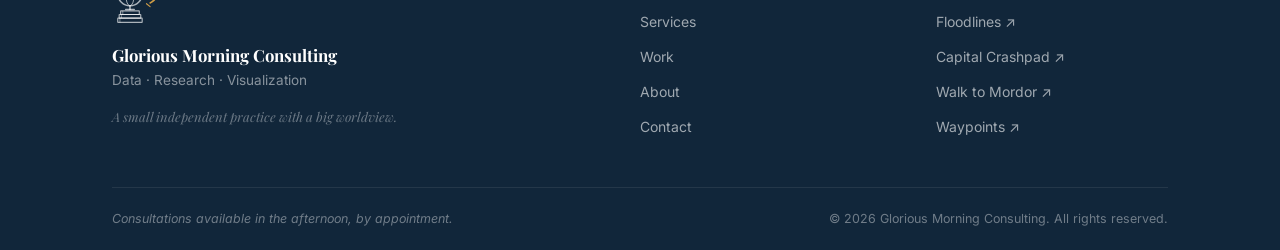
==== commit 723c2291: "fix(contact): configure temporary email and Formspree endpoint" ====
--- a/contact.html
+++ b/contact.html
@@ -78,7 +78,7 @@
                   Consider using a masked address (e.g., via SimpleLogin or a custom alias).
                   Example: <a href="mailto:hello@gloriousmorning.consulting">hello@gloriousmorning.consulting</a>
                 -->
-                <p><em style="color: var(--muted);">[Email address — to be configured]</em></p>
+                <p><em style="color: var(--muted);"><a href="mailto:bryan.johns@informedwanderer.com" style="color: var(--muted); text-decoration: underline;">bryan.johns@informedwanderer.com</a></em></p>
               </div>
             </div>
 
@@ -94,7 +94,7 @@
               <span class="contact-detail-icon" aria-hidden="true">◎</span>
               <div class="contact-detail-text">
                 <span class="contact-detail-label">Location</span>
-                <p>Washington, D.C. Available for remote engagements.</p>
+                <p>Washington, D.C.<br>Available for remote engagements.</p>
               </div>
             </div>
 
@@ -127,12 +127,12 @@
               Do not publish this form until step 3 is complete.
             -->
 
-            <div class="form-notice" role="status">
+            <!-- <div class="form-notice" role="status">
               <strong>This form is not yet active.</strong> It is being configured for secure delivery. In the meantime, please use the email address in the left column to reach the principal directly.
-            </div>
+            </div> -->
 
             <form
-              action="https://formspree.io/f/YOUR_FORM_ID"
+              action="https://formspree.io/f/xwpezyqg"
               method="POST"
               id="contactForm"
               novalidate
@@ -189,7 +189,7 @@
                   <input type="text" name="_gotcha" tabindex="-1" autocomplete="off">
                 </div>
 
-                <button type="submit" class="btn btn-primary" id="submitButton" disabled>
+                <button type="submit" class="btn btn-primary" id="submitButton">
                   Submit Inquiry
                 </button>
 
--- a/css/style.css
+++ b/css/style.css
@@ -462,6 +462,26 @@
   font-style: italic;
 }
 
+/* --- Project Card Thumbnails ------------------------------ */
+.project-card-thumb {
+  width: 100%;
+  aspect-ratio: 16 / 9;
+  overflow: hidden;
+  background: var(--parchment);
+  flex-shrink: 0;
+}
+.project-card-thumb img {
+  width: 100%;
+  height: 100%;
+  object-fit: cover;
+  display: block;
+}
+/* Work page: full-width cards get a fixed height instead of 16:9 */
+.project-card-thumb--work {
+  aspect-ratio: unset;
+  height: 260px;
+}
+
 /* --- Services Page ---------------------------------------- */
 .service-blocks { padding: clamp(2rem, 5vw, 4rem) 0; }
 .service-block {
